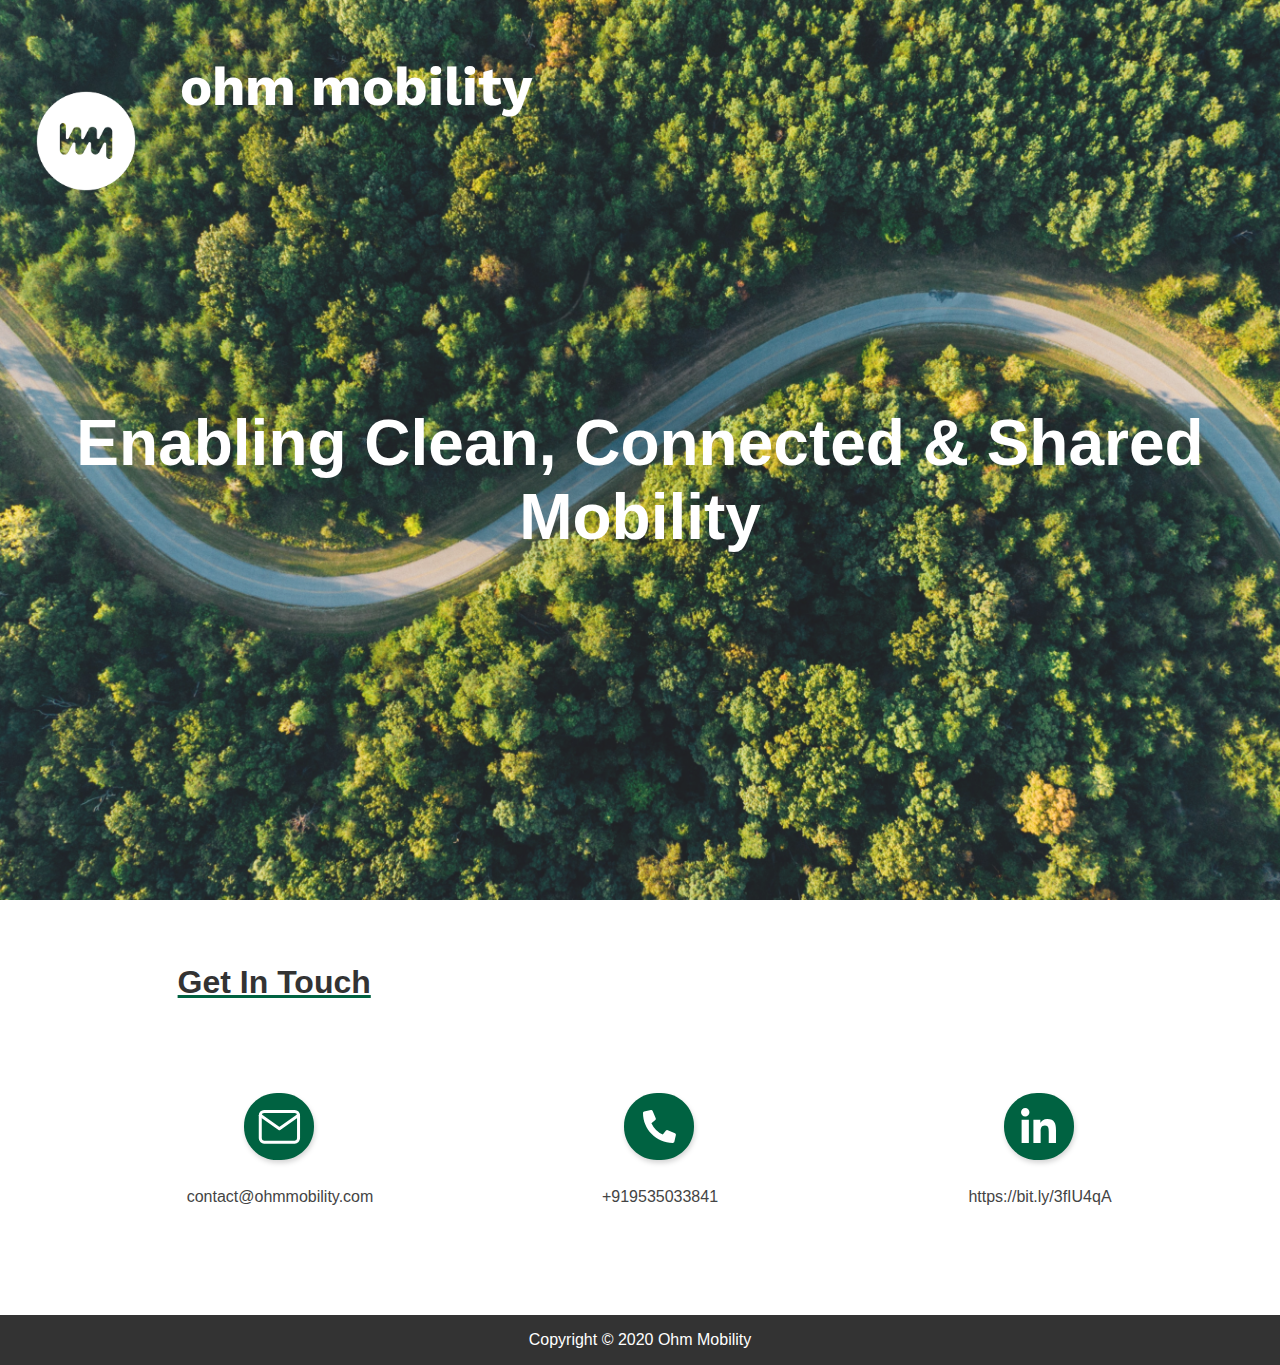
==== index.html @ 22f8d3b6 "Add files via upload" ====
<!DOCTYPE html>
<html lang="en">

<head>
  <meta charset="UTF-8">
  <meta name="viewport" content="width=device-width, initial-scale=1.0">
  <meta http-equiv="X-UA-Compatible" content="ie=edge">
  <link rel="stylesheet" href="https://use.fontawesome.com/releases/v5.2.0/css/all.css" integrity="sha384-hWVjflwFxL6sNzntih27bfxkr27PmbbK/iSvJ+a4+0owXq79v+lsFkW54bOGbiDQ"
    crossorigin="anonymous">
  <link rel="shortcut icon" type="image/x-icon" href="/favicon.ico">
  <link rel="stylesheet" href="css/style.css">
  <title>Ohm Mobility</title>
</head>

<body>
  <!-- Showcase -->
  <div id="showcase">
    <header>
      <img src="img/White_logo.vector.png" alt="logo">
      <h1>ohm mobility</h1>
    </header>
    <div class="section-main container">
      <h1>Enabling Clean, Connected &
        Shared Mobility</h1>
    </div>
  </div>

 

  <!-- Video Section -->
  <section id="video" class="section bg-light">
    <div class="container">
      <h3><u class="underline">Get In Touch</u></h3>
      <ul class="contact">
        <li><a href="https://mail.google.com/mail/?view=cm&fs=1&to=contact@ohmmobility.com&su=&body="><img class="mail" src="img/mail.svg"><p>contact@ohmmobility.com</p></a></li>
        <li><a href="tel:+919535033841"><img class="call" src="img/Call.svg"><p>+919535033841</p></a></li>
        <li><a href="https://bit.ly/3fIU4qA"><img class="linkedin" src="img/linkedin.svg"><p>https://bit.ly/3fIU4qA</p></a></li>

      </ul>
   </div>
  </section>

  

  <!-- Footer -->
  <footer>
    <div class="container">
      
      </div>
    </div>
    <div class="footer-bottom text-center">
      Copyright &copy; 2020 Ohm Mobility
    </div>
  </footer>

  <script src="https://code.jquery.com/jquery-3.3.1.min.js" integrity="sha256-FgpCb/KJQlLNfOu91ta32o/NMZxltwRo8QtmkMRdAu8="
    crossorigin="anonymous"></script>
  <script src="js/main.js"></script>
</body>

</html>
---- css/style.css ----
@import url('https://fonts.googleapis.com/css?family=PT+Sans');
@import url('https://fonts.googleapis.com/css?family=Open+Sans');
@import url('https://fonts.googleapis.com/css?family=Work+Sans');

/* CSS Variables */

body {
  font-family: 'Arial', sans-serif;
  margin: 0;
  color: #ffffff;
}
header{
  display: inline;

}

header img {
  float: left;
  margin-left: 4vh;
  margin-top: 4vh;

}

#showcase header h1 {
  margin-left: 23vh;
  margin-top: 8vh;
  position: relative;
  font-size: 5vh;
  font-family: 'Work Sans', sans-serif;
}


/* Section */
.section {
  padding: 2rem 0;
}

.section-head {
  font-size: 2.5rem;
  margin: 0;
}

.section h3 {
  font-size: 2rem;
  text-align: center;
  width: 38%;
 
}
.underline{
  text-decoration-line: underline;
  text-decoration-color: #006241;
  
}


/* Showcase */
#showcase {
  margin: 0;
  padding: 0;
  background: url('../img/aerial.png') no-repeat center/cover;
  width: 100%;
  height: 100vh;
  position: relative;
  overflow-y: hidden;
}



#showcase .container {
  margin-top: 32vh;
  

}

#showcase h1 {
  font-size: 5rem;
  font-weight: 700;
  
}
ul{
  list-style: none;
  display: flex;
  
  margin-top: 10vh;
}
ul li{
  display: inline-block;
  flex:1%;
  ;
  
}

img{
  transition: ease-in-out 900ms;
  
}
a{
  text-decoration: none;
  color: #444;
  
}

ul li a:hover img{
 width: 22%;

  
  
}


/* Footer */
footer{
  background-color: #333;
  margin-top: 5vh;
}
footer .footer-cols {
  display: grid;
  grid-gap: 20px;
  grid-template-columns: repeat(4, 1fr);
  padding: 2rem;
  text-align: left;
  font-size: 14px;
}

footer .footer-cols ul {
  list-style: none;
}

footer .footer-cols ul li:first-child {
  font-size: 1.2rem;
  padding-bottom: 0.5rem;
  border-bottom: #444 solid 1px;
  margin-bottom: 1rem;
}

footer .footer-bottom {
  background: #333;
  padding: 1rem;
}

/* Utility Classes */
.container {
  max-width: 1180px;
  text-align: center;
  margin: 0 auto;
  padding: 0 3rem;
}

.lead {
  font-size: 1.3rem;
}

.text-center {
  text-align: center;
}

/* Buttons */
.btn {
  padding: 1rem;
  color: #fff;
  display: inline-block;
}

.btn-primary {
  background: var(--primary-color);
}

.btn-primary:hover {
  background: var(--primary-color-hover);
}

.btn-secondary {
  background: var(--secondary-color);
}

.btn-secondary:hover {
  background: var(--secondary-color-hover);
}

/* Text colors */
.text-primary {
  color: var(--primary-color);
}

.text-secondary {
  color: var(--secondary-color);
}

.text-light {
  color: var(--light-color);
}

.bg-light {
  background: var(--light-color);
  color: #333;
}

.mb {
  margin-bottom: 1rem;
}

.mt {
  margin-top: 1rem;
}

/* MDPI */
@media screen and (max-width: 1280px)and
(min-width:1000px){
  
  header img {
    float: left;
    margin-left: 4vh;
    margin-top: 4vh;
    height: 100px;
    width: 100px;
  }

  #showcase header h1{
    margin-left: 20vh;
    position: relative;
    font-size: 6vh;
    font-family: 'Work Sans', sans-serif;
    margin-top: 55px;
  
  }

  #showcase h1 {
    font-size: 4rem;
    font-weight: 700;
    
  }

  #showcase .container {
    width: 130vh;
  
    }
  
}
@media only screen and
  (max-width: 1366px)and
  (min-width:1300px) {
    header img {
      float: left;
      margin-left: 4vh;
      margin-top: 4vh;
      height: 100px;
      width: 100px;
    }
    
  #showcase .container {
    width: 135vh;
    
    }
  #showcase h1 {
    font-size: 4rem;
    font-weight: 700;
    
  }

  #showcase header h1 {
    margin-left: 22vh;
    margin-top: 8vh;
    position: relative;
    font-size: 6vh;
    font-family: 'Work Sans', sans-serif;
  }

  }


/* Mobile */
@media screen and (max-width: 580px) {
  header img{
    height: 70px;
    width: 70px;
    margin-left: 2vh;
  }
  #showcase header h1 {
    margin-left: 15vh;
    margin-top: 7vh;
    position: relative;
    letter-spacing: .2px;
    font-size: 3vh;
  }
  .hide-on-small {
    display: none;
  }

  #showcase {
    height: 100vh;
    
    
  }

  #showcase .container {
    vertical-align: middle;
    
    
    
  }
  #showcase .section-main container h1{
    text-align: center;
    
  }

  #showcase h1 {
    font-size: 2.5rem;
  }
  .section h3 {
    font-size: 2rem;
    text-align: center;
    width: 100%;
    
   
  }

 
  .underline{
    text-decoration-line: underline;
    text-decoration-color: #006241;
    
  }
  ul{
  display: grid;
  
  text-align: center;
  
  }
  li{
    margin-top: 5vh;
    
    margin-right: 5vh;
    
  }
 

}
@media only screen and
  (width: 360px)and
  (height:640px){#showcase h1 {
    font-size: 2rem;
  }
  }
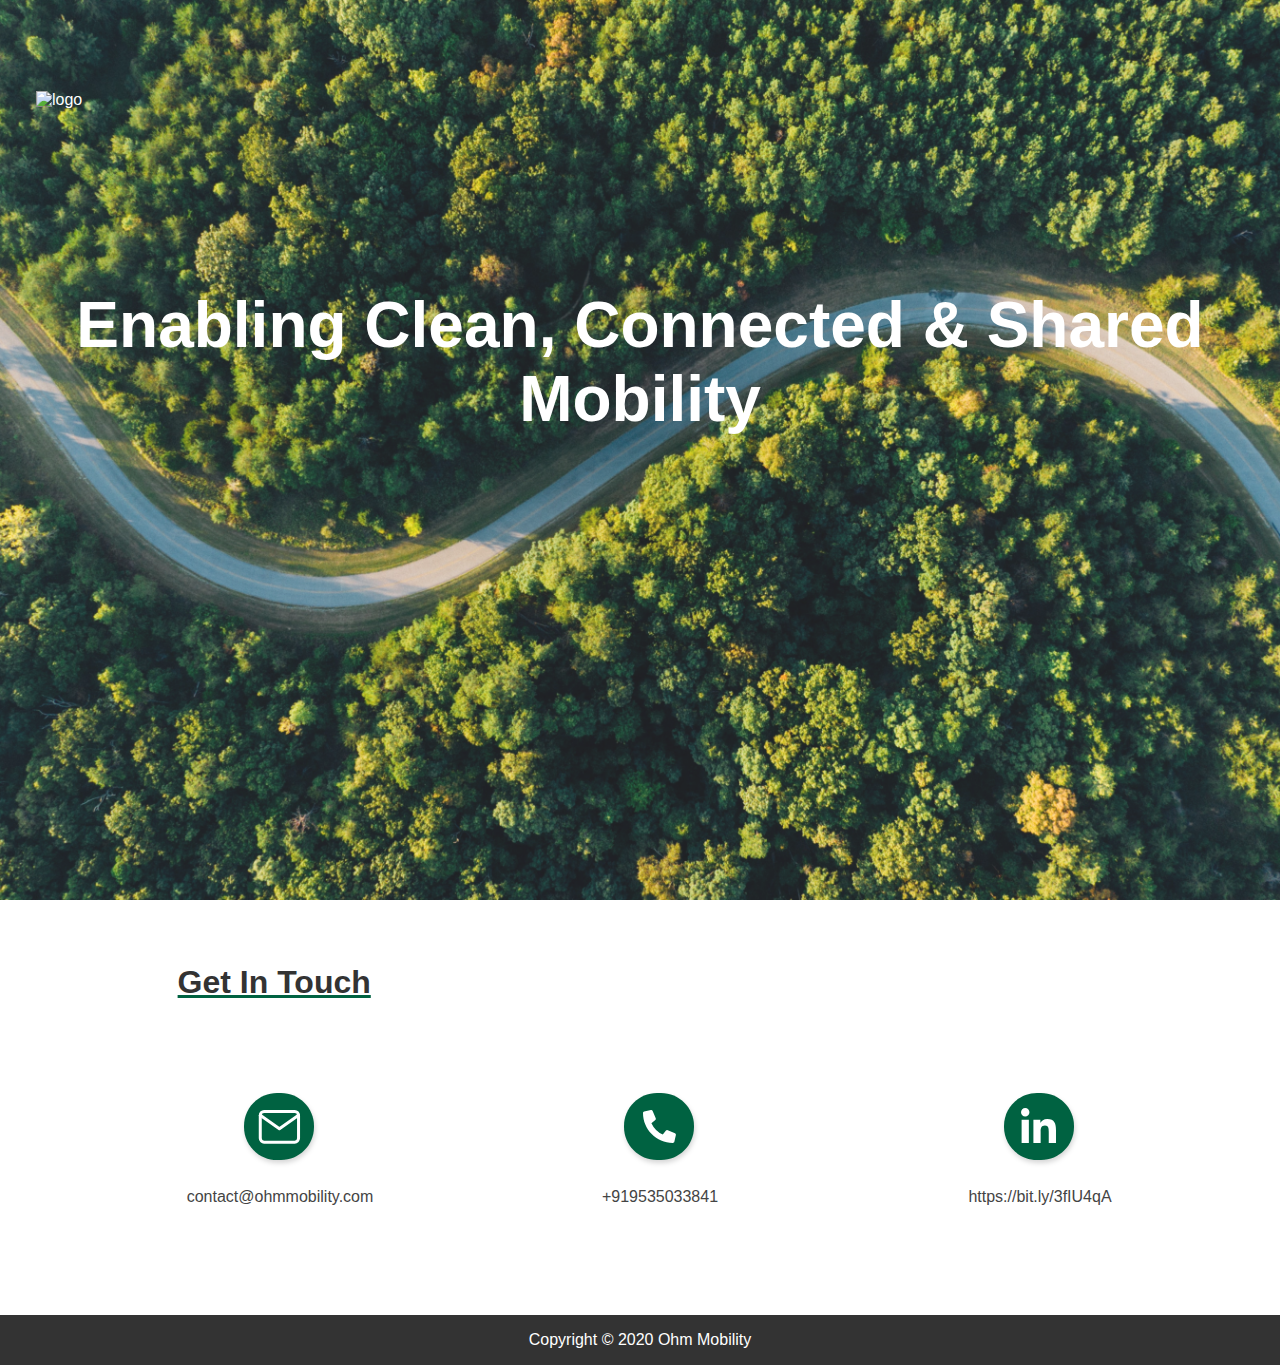
==== commit 58661f95: "Add files via upload" ====
--- a/index.html
+++ b/index.html
@@ -7,7 +7,7 @@
   <meta http-equiv="X-UA-Compatible" content="ie=edge">
   <link rel="stylesheet" href="https://use.fontawesome.com/releases/v5.2.0/css/all.css" integrity="sha384-hWVjflwFxL6sNzntih27bfxkr27PmbbK/iSvJ+a4+0owXq79v+lsFkW54bOGbiDQ"
     crossorigin="anonymous">
-  <link rel="shortcut icon" type="image/x-icon" href="/favicon.ico">
+  <link rel="icon"  href="favicon.ico">
   <link rel="stylesheet" href="css/style.css">
   <title>Ohm Mobility</title>
 </head>
@@ -16,8 +16,8 @@
   <!-- Showcase -->
   <div id="showcase">
     <header>
-      <img src="img/White_logo.vector.png" alt="logo">
-      <h1>ohm mobility</h1>
+      <img src="img/logo.svg" alt="logo">
+      <h1></h1>
     </header>
     <div class="section-main container">
       <h1>Enabling Clean, Connected &
@@ -32,9 +32,9 @@
     <div class="container">
       <h3><u class="underline">Get In Touch</u></h3>
       <ul class="contact">
-        <li><a href="https://mail.google.com/mail/?view=cm&fs=1&to=contact@ohmmobility.com&su=&body="><img class="mail" src="img/mail.svg"><p>contact@ohmmobility.com</p></a></li>
-        <li><a href="tel:+919535033841"><img class="call" src="img/Call.svg"><p>+919535033841</p></a></li>
-        <li><a href="https://bit.ly/3fIU4qA"><img class="linkedin" src="img/linkedin.svg"><p>https://bit.ly/3fIU4qA</p></a></li>
+        <li><a href="mailto:contact@ohmmobility.com?"><img class="mail" src="img/mail.svg"><p>contact@ohmmobility.com</p></a></li>
+        <li class="call"><a href="tel:+919535033841"><img class="call" src="img/Call.svg"><p>+919535033841</p></a></li>
+        <li class="linkedin"><a href="https://bit.ly/3fIU4qA"><img class="linkedin" src="img/linkedin.svg"><p>https://bit.ly/3fIU4qA</p></a></li>
 
       </ul>
    </div>
@@ -58,4 +58,4 @@
   <script src="js/main.js"></script>
 </body>
 
-</html>+</html>
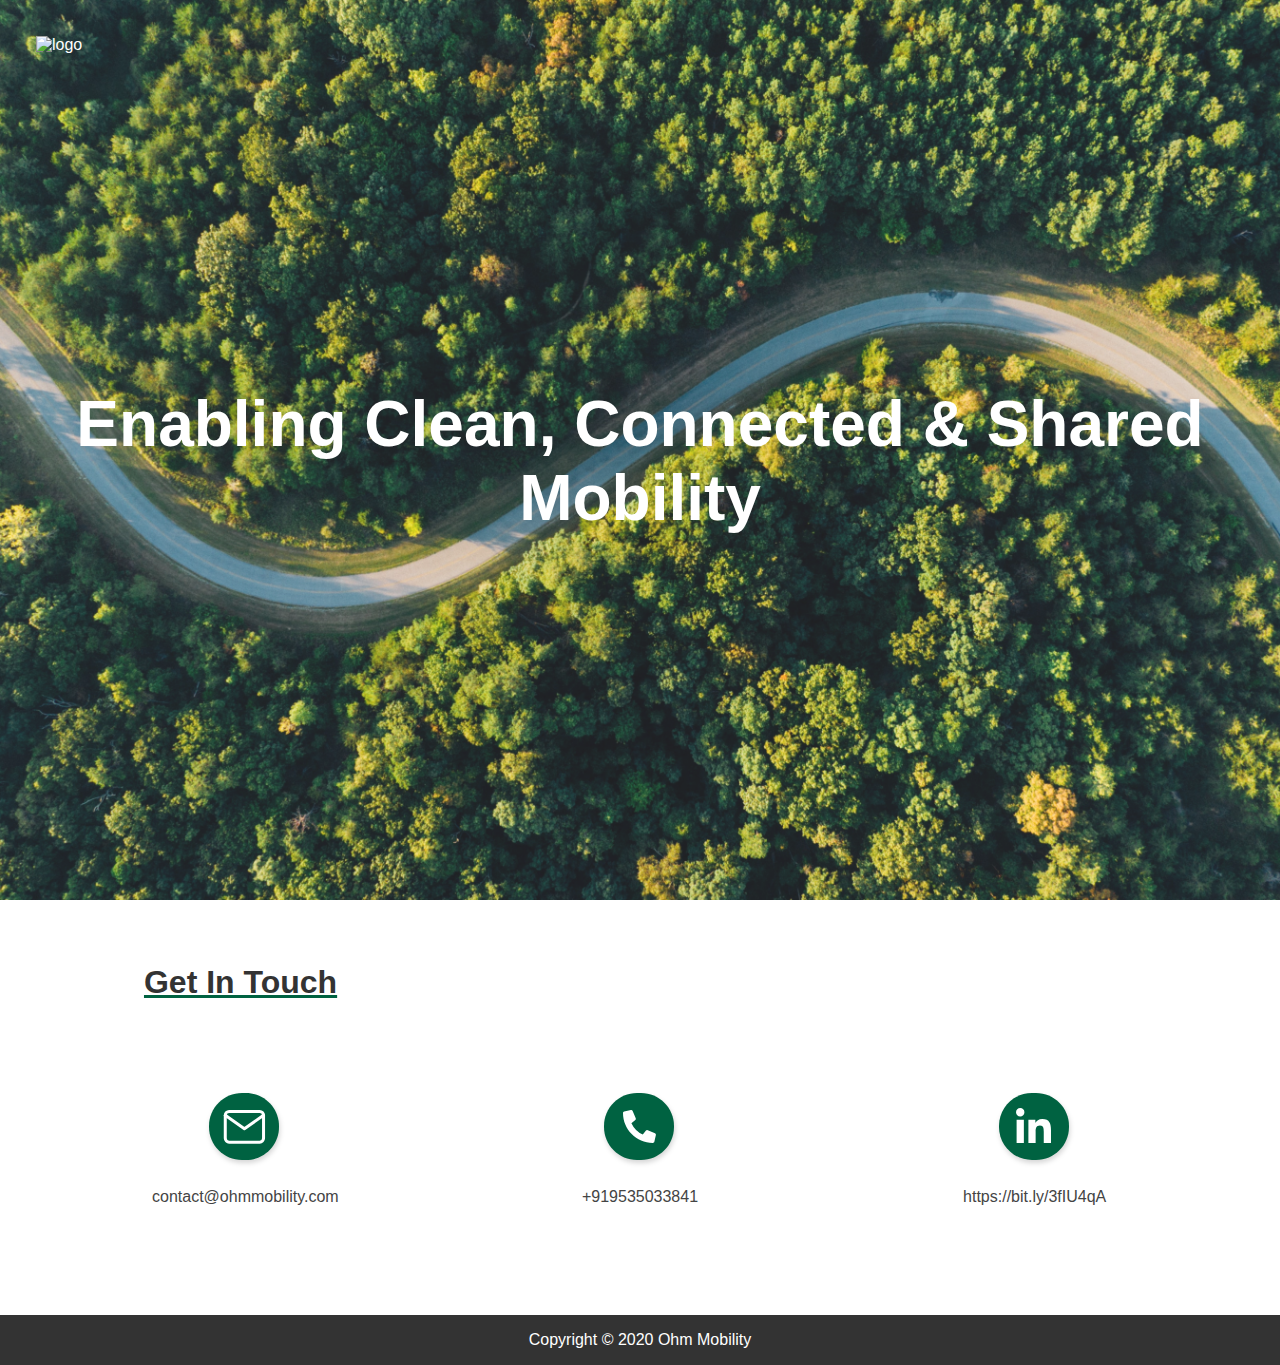
==== commit 87e7c8e8: "Add files via upload" ====
--- a/index.html
+++ b/index.html
@@ -11,13 +11,11 @@
   <link rel="stylesheet" href="css/style.css">
   <title>Ohm Mobility</title>
 </head>
+<body>
 
-<body>
-  <!-- Showcase -->
   <div id="showcase">
     <header>
       <img src="img/logo.svg" alt="logo">
-      <h1></h1>
     </header>
     <div class="section-main container">
       <h1>Enabling Clean, Connected &
@@ -25,9 +23,7 @@
     </div>
   </div>
 
- 
-
-  <!-- Video Section -->
+  
   <section id="video" class="section bg-light">
     <div class="container">
       <h3><u class="underline">Get In Touch</u></h3>
@@ -35,17 +31,12 @@
         <li><a href="mailto:contact@ohmmobility.com?"><img class="mail" src="img/mail.svg"><p>contact@ohmmobility.com</p></a></li>
         <li class="call"><a href="tel:+919535033841"><img class="call" src="img/Call.svg"><p>+919535033841</p></a></li>
         <li class="linkedin"><a href="https://bit.ly/3fIU4qA"><img class="linkedin" src="img/linkedin.svg"><p>https://bit.ly/3fIU4qA</p></a></li>
-
       </ul>
    </div>
   </section>
 
-  
-
-  <!-- Footer -->
   <footer>
     <div class="container">
-      
       </div>
     </div>
     <div class="footer-bottom text-center">
@@ -53,9 +44,11 @@
     </div>
   </footer>
 
+
   <script src="https://code.jquery.com/jquery-3.3.1.min.js" integrity="sha256-FgpCb/KJQlLNfOu91ta32o/NMZxltwRo8QtmkMRdAu8="
     crossorigin="anonymous"></script>
   <script src="js/main.js"></script>
+
 </body>
 
 </html>
--- a/css/style.css
+++ b/css/style.css
@@ -2,7 +2,6 @@
 @import url('https://fonts.googleapis.com/css?family=Open+Sans');
 @import url('https://fonts.googleapis.com/css?family=Work+Sans');
 
-/* CSS Variables */
 
 body {
   font-family: 'Arial', sans-serif;
@@ -13,24 +12,14 @@
   display: inline;
 
 }
-
 header img {
   float: left;
   margin-left: 4vh;
   margin-top: 4vh;
-
-}
-
-#showcase header h1 {
-  margin-left: 23vh;
-  margin-top: 8vh;
-  position: relative;
-  font-size: 5vh;
-  font-family: 'Work Sans', sans-serif;
-}
-
-
-/* Section */
+  width: 50vh;
+
+}
+
 .section {
   padding: 2rem 0;
 }
@@ -52,8 +41,6 @@
   
 }
 
-
-/* Showcase */
 #showcase {
   margin: 0;
   padding: 0;
@@ -63,52 +50,32 @@
   position: relative;
   overflow-y: hidden;
 }
-
-
-
 #showcase .container {
-  margin-top: 32vh;
-  
-
-}
-
+  margin-top: 43vh;
+}
 #showcase h1 {
   font-size: 5rem;
   font-weight: 700;
-  
 }
 ul{
   list-style: none;
   display: flex;
-  
   margin-top: 10vh;
 }
 ul li{
   display: inline-block;
   flex:1%;
-  ;
-  
-}
-
+}
 img{
-  transition: ease-in-out 900ms;
-  
+  transition: ease-in-out 500ms;
 }
 a{
   text-decoration: none;
   color: #444;
-  
-}
-
+}
 ul li a:hover img{
  width: 22%;
-
-  
-  
-}
-
-
-/* Footer */
+}
 footer{
   background-color: #333;
   margin-top: 5vh;
@@ -121,120 +88,96 @@
   text-align: left;
   font-size: 14px;
 }
-
 footer .footer-cols ul {
   list-style: none;
 }
-
 footer .footer-cols ul li:first-child {
   font-size: 1.2rem;
   padding-bottom: 0.5rem;
   border-bottom: #444 solid 1px;
   margin-bottom: 1rem;
 }
-
 footer .footer-bottom {
   background: #333;
   padding: 1rem;
 }
-
-/* Utility Classes */
 .container {
-  max-width: 1180px;
   text-align: center;
   margin: 0 auto;
   padding: 0 3rem;
 }
-
+#video .container{
+  margin-left: -40px;
+}
 .lead {
   font-size: 1.3rem;
 }
-
 .text-center {
   text-align: center;
 }
-
-/* Buttons */
 .btn {
   padding: 1rem;
   color: #fff;
   display: inline-block;
 }
-
 .btn-primary {
   background: var(--primary-color);
 }
-
 .btn-primary:hover {
   background: var(--primary-color-hover);
 }
-
 .btn-secondary {
   background: var(--secondary-color);
 }
-
 .btn-secondary:hover {
   background: var(--secondary-color-hover);
 }
-
-/* Text colors */
 .text-primary {
   color: var(--primary-color);
 }
-
 .text-secondary {
   color: var(--secondary-color);
 }
-
 .text-light {
   color: var(--light-color);
 }
-
 .bg-light {
   background: var(--light-color);
   color: #333;
 }
-
 .mb {
   margin-bottom: 1rem;
 }
-
 .mt {
   margin-top: 1rem;
 }
-
-/* MDPI */
 @media screen and (max-width: 1280px)and
 (min-width:1000px){
-  
   header img {
     float: left;
     margin-left: 4vh;
     margin-top: 4vh;
-    height: 100px;
-    width: 100px;
-  }
-
+
+  }
   #showcase header h1{
     margin-left: 20vh;
     position: relative;
     font-size: 6vh;
     font-family: 'Work Sans', sans-serif;
     margin-top: 55px;
-  
-  }
-
+  }
   #showcase h1 {
     font-size: 4rem;
     font-weight: 700;
-    
-  }
-
+  }
   #showcase .container {
     width: 130vh;
-  
     }
-  
+}
+@media screen and (width: 1024px){
+  #showcase .container{
+    width: 70vh
+  }
 }
 @media only screen and
   (max-width: 1366px)and
@@ -243,20 +186,14 @@
       float: left;
       margin-left: 4vh;
       margin-top: 4vh;
-      height: 100px;
-      width: 100px;
     }
-    
   #showcase .container {
     width: 135vh;
-    
     }
   #showcase h1 {
     font-size: 4rem;
     font-weight: 700;
-    
-  }
-
+  }
   #showcase header h1 {
     margin-left: 22vh;
     margin-top: 8vh;
@@ -264,45 +201,25 @@
     font-size: 6vh;
     font-family: 'Work Sans', sans-serif;
   }
-
-  }
-
-
-/* Mobile */
+  }
 @media screen and (max-width: 580px) {
   header img{
-    height: 70px;
-    width: 70px;
+    width: 250px;
     margin-left: 2vh;
-  }
-  #showcase header h1 {
-    margin-left: 15vh;
-    margin-top: 7vh;
-    position: relative;
-    letter-spacing: .2px;
-    font-size: 3vh;
+    margin-top: 2vh;
   }
   .hide-on-small {
     display: none;
   }
-
   #showcase {
     height: 100vh;
-    
-    
-  }
-
+  }
   #showcase .container {
     vertical-align: middle;
-    
-    
-    
   }
   #showcase .section-main container h1{
     text-align: center;
-    
-  }
-
+  }
   #showcase h1 {
     font-size: 2.5rem;
   }
@@ -310,34 +227,30 @@
     font-size: 2rem;
     text-align: center;
     width: 100%;
-    
-   
-  }
-
- 
+    margin-left: 2vh;
+  }
   .underline{
     text-decoration-line: underline;
     text-decoration-color: #006241;
-    
   }
   ul{
   display: grid;
-  
-  text-align: center;
-  
-  }
-  li{
-    margin-top: 5vh;
-    
-    margin-right: 5vh;
-    
-  }
- 
-
+  text-align: center;
+  }
+  li.call, li.linkedin{
+    margin-top: 4vh;
+  }
+  img{
+    transition: ease-in-out 500ms;
+  }
+  ul li a:hover img{
+   width: 36%;
+  }
 }
 @media only screen and
   (width: 360px)and
-  (height:640px){#showcase h1 {
+  (height:640px){
+    #showcase h1 {
     font-size: 2rem;
   }
-  }+}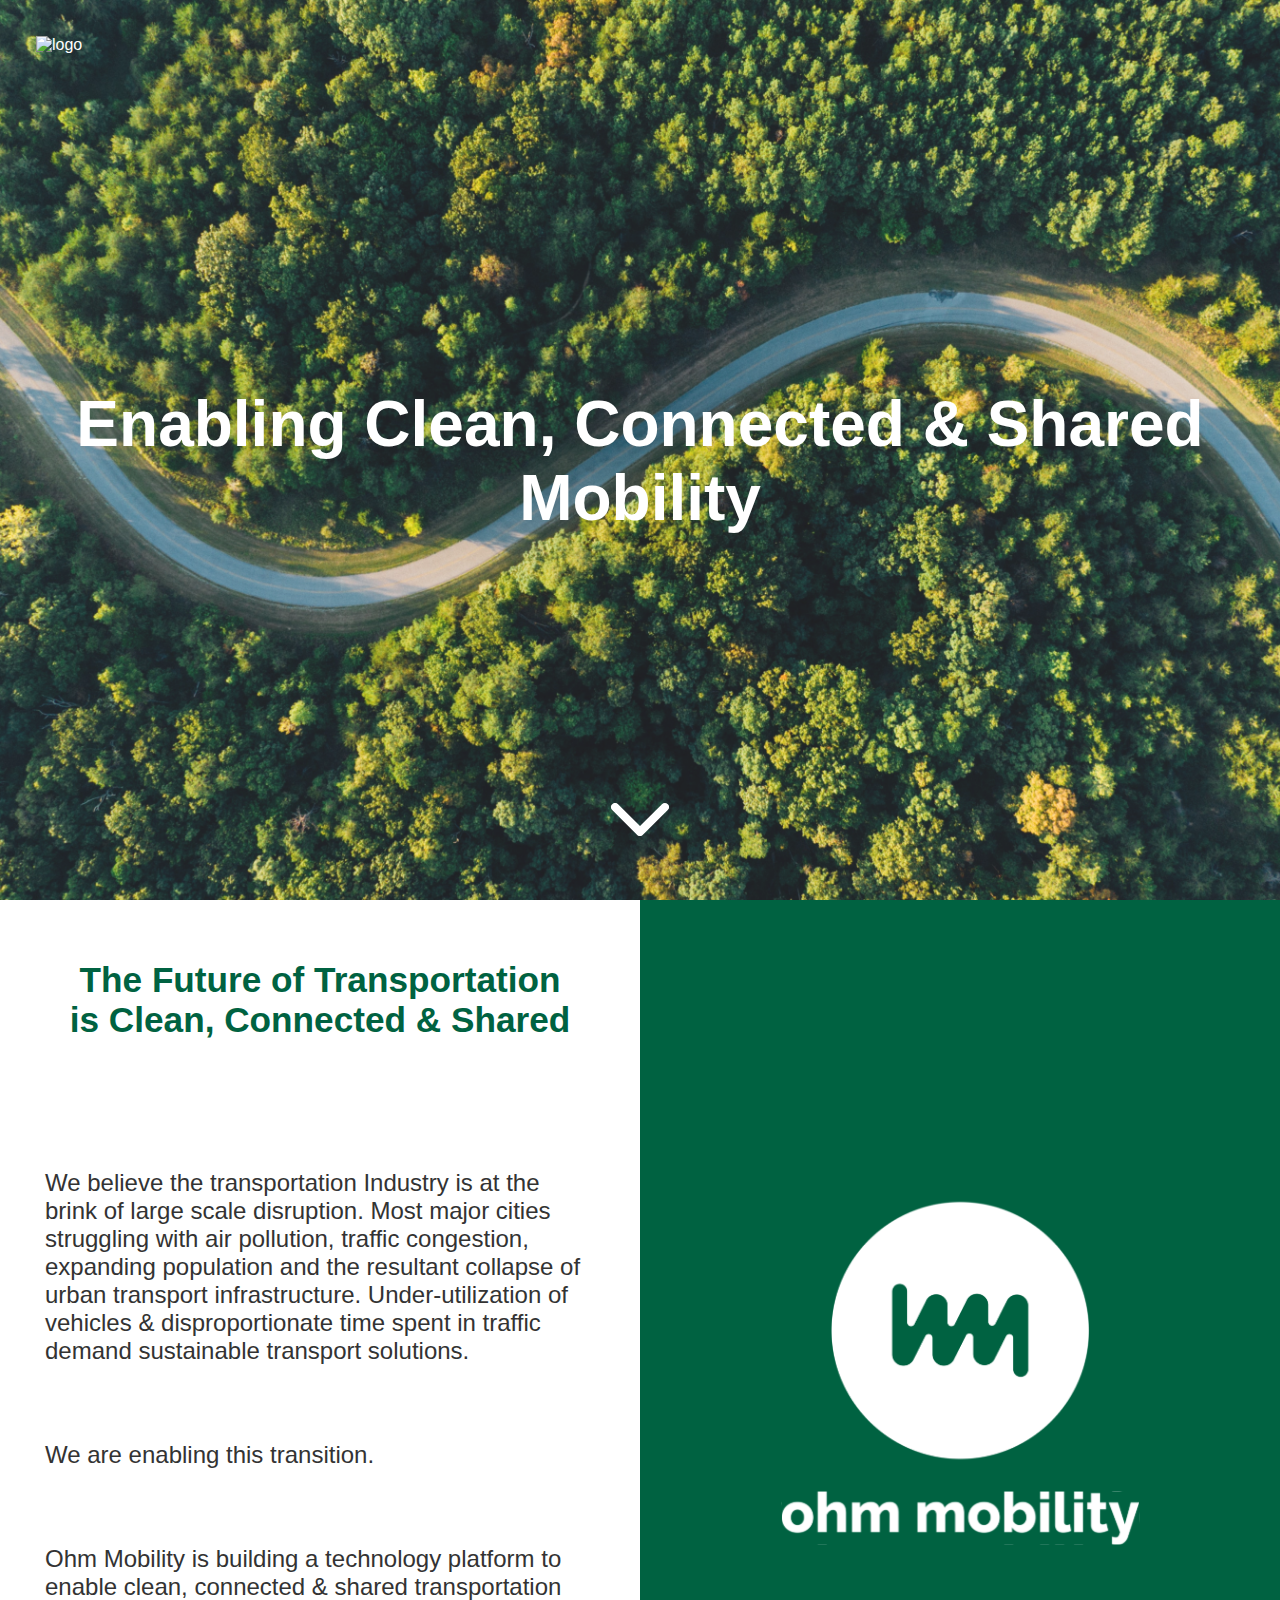
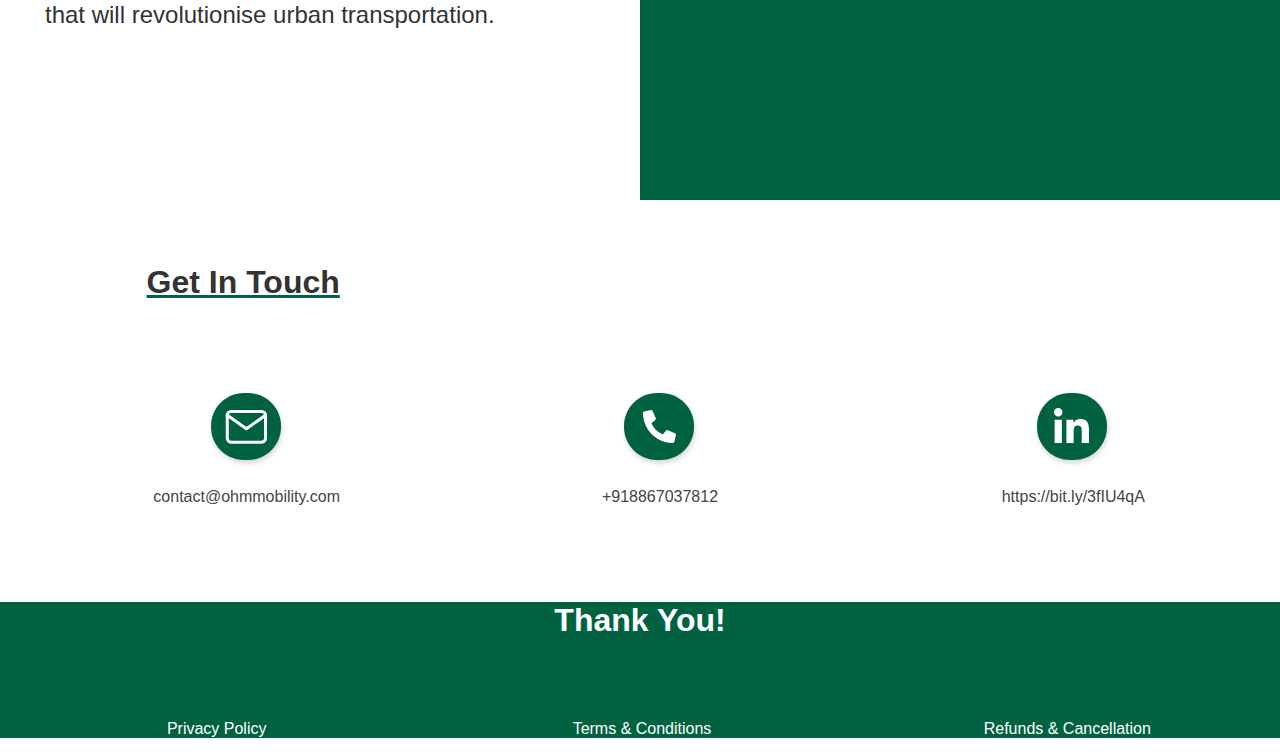
==== commit 537b2bed: "Add files via upload" ====
--- a/index.html
+++ b/index.html
@@ -7,8 +7,137 @@
   <meta http-equiv="X-UA-Compatible" content="ie=edge">
   <link rel="stylesheet" href="https://use.fontawesome.com/releases/v5.2.0/css/all.css" integrity="sha384-hWVjflwFxL6sNzntih27bfxkr27PmbbK/iSvJ+a4+0owXq79v+lsFkW54bOGbiDQ"
     crossorigin="anonymous">
+  <link rel="stylesheet" href="https://stackpath.bootstrapcdn.com/bootstrap/4.5.0/css/bootstrap.min.css" integrity="sha384-9aIt2nRpC12Uk9gS9baDl411NQApFmC26EwAOH8WgZl5MYYxFfc+NcPb1dKGj7Sk" crossorigin="anonymous">
   <link rel="icon"  href="favicon.ico">
   <link rel="stylesheet" href="css/style.css">
+  <style>
+    body {
+      padding:0;
+      margin:0;
+    }
+    div.background_logo{
+      background-color: #006241;
+      height: 33vh;
+      position: relative;
+    }
+    div.img{
+      position: absolute;
+      top: 50%;
+      left: 50%;
+      -ms-transform: translate(-50%, -50%);
+      transform: translate(-50%, -50%);
+    }
+    div.img img{
+      width: 20vh;
+    }
+    p.head{
+      font-size: 1.5rem;
+      font-weight: 700;
+      text-align: center;
+      padding: 25px;
+    }
+    div.content{
+      text-align: left;
+      color: #333333;
+      padding: 5vh;
+      font-size: 1rem;
+    }
+    .desktop{
+      display: none;
+    }
+    .footer{
+      background-color: #006241;
+    }
+    .ty{
+      text-align: center;
+      font-size: 2rem;
+      font-weight: bold;
+      margin-bottom: 6vh;
+    }
+    .links{
+      text-align: center;
+    }
+    .links_list{
+      list-style: none;
+      margin-left: -4vh;
+    }
+    .links_list li{
+      margin-top: 3vh;
+    }
+    .links_list li a{
+      color: white ;
+    }
+
+    @media screen and (max-width: 390px){
+      p.head{
+        padding: 15px;
+        font-size: 1.4rem;
+      }
+    }
+    @media screen and (min-width: 1000px){
+      .links_list{
+        display: flex;
+      }
+      .links_list li{
+        flex:1;
+      }
+    }
+    @media screen and (min-width: 1200px){
+      div.mobile{
+        display: none;
+      }
+      .desktop{
+        display: flex;
+      }
+      .writeup{
+        flex:2;
+      }
+      div.background_logo{
+        flex: 2;
+        background-color: #006241;
+        height: 100vh;
+        position: relative;
+      }
+      div.img img{
+        width: 40vh;
+      }
+      p.head{
+        font-size: 2.2rem;
+        font-weight: 700;
+        text-align: center;
+        padding: 25px;
+      }
+      div.content{
+        text-align: left;
+        color: #333333;
+        padding: 5vh;
+        font-size: 1.5rem;
+      }
+    }
+    @media screen and (width:1366px)
+    {
+      div.content{
+        text-align: left;
+        color: #333333;
+        padding: 5vh;
+        font-size: 1.3rem;
+      }
+    }
+    @media screen and (min-width: 1440px){
+      p.head{
+        font-size: 2.2rem;
+        font-weight: 700;
+        text-align: center;
+        padding: 5vh;
+      }
+      div.content{
+        text-align: left;
+        color: #333333;
+        padding: 7vh;
+        font-size: 1.5rem;
+      }
+    }
+  </style>
   <title>Ohm Mobility</title>
 </head>
 <body>
@@ -20,35 +149,81 @@
     <div class="section-main container">
       <h1>Enabling Clean, Connected &
         Shared Mobility</h1>
+      <a href="#next" class="angle-down"><img src="img/angle-down.svg" alt="angle-down"></a>
     </div>
   </div>
 
-  
+  <div class="co" id="next">
+    <div class="mobile">
+      <p class="head" style="color: #006241">The Future of Transportation <br> is Clean, Connected & Shared</p>
+      <div class="background_logo container-fluid">
+        <div class="img">
+          <img src="img/logo_big.svg" alt="logo_big">
+        </div>
+      </div>
+      <div class="content">
+        <p> We believe the transportation Industry is at the brink of large scale disruption. Most major
+          cities struggling with air pollution, traffic congestion, expanding population and the resultant collapse of urban
+          transport infrastructure. Under-utilization of vehicles & disproportionate time spent in traffic demand sustainable transport solutions.</p>
+        <p>We are enabling this transition.</p>
+        <p>Ohm Mobility is building a technology platform to enable clean, connected & shared transportation that will revolutionise urban transportation.</p>
+      </div>
+    </div>
+
+    <div class="desktop">
+      <div class="writeup">
+        <p class="head" style="color: #006241">The Future of Transportation <br> is Clean, Connected & Shared</p>
+          <div class="content">
+            <p> We believe the transportation Industry is at the brink of large scale disruption. Most major
+              cities struggling with air pollution, traffic congestion, expanding population and the resultant collapse of urban
+              transport infrastructure. Under-utilization of vehicles & disproportionate time spent in traffic demand sustainable transport solutions.</p>
+            <br>
+            <p>We are enabling this transition.</p>
+            <br>
+            <p>Ohm Mobility is building a technology platform to enable clean, connected & shared transportation that will revolutionise urban transportation.</p>
+          </div>
+      </div>
+      <div class="background_logo container-fluid">
+        <div class="img">
+          <img src="img/logo_big.svg" alt="logo_big">
+        </div>
+      </div>
+    </div>
+  </div>
+
+
   <section id="video" class="section bg-light">
     <div class="container">
       <h3><u class="underline">Get In Touch</u></h3>
       <ul class="contact">
-        <li><a href="mailto:contact@ohmmobility.com?"><img class="mail" src="img/mail.svg"><p>contact@ohmmobility.com</p></a></li>
-        <li class="call"><a href="tel:+919535033841"><img class="call" src="img/Call.svg"><p>+919535033841</p></a></li>
-        <li class="linkedin"><a href="https://bit.ly/3fIU4qA"><img class="linkedin" src="img/linkedin.svg"><p>https://bit.ly/3fIU4qA</p></a></li>
+        <li><a href="mailto:contact@ohmmobility.com"><img class="mail" src="img/mail.svg" alt="mail"><p>contact@ohmmobility.com</p></a></li>
+        <li class="call"><a href="tel:+918867037812"><img class="call" src="img/Call.svg" alt="call"><p>+918867037812</p></a></li>
+        <li class="linkedin"><a href="https://bit.ly/3fIU4qA"><img class="linkedin" src="img/linkedin.svg" alt="LinkedIn"><p>https://bit.ly/3fIU4qA</p></a></li>
       </ul>
-   </div>
+    </div>
   </section>
 
-  <footer>
-    <div class="container">
-      </div>
-    </div>
-    <div class="footer-bottom text-center">
-      Copyright &copy; 2020 Ohm Mobility
-    </div>
-  </footer>
-
-
+
+  <div class="footer container-fluid card-footer">
+    <div class="ty">
+      <p>Thank You!</p>
+    </div>
+    <div class="links container-fluid">
+      <ul class="links_list">
+        <li>
+          <a href="privacy.html">Privacy Policy</a>
+        </li>
+        <li>
+          <a href="terms.html">Terms & Conditions</a>
+        </li>
+        <li>
+          <a href="refunds.html">Refunds & Cancellation</a>
+        </li>
+      </ul>
+    </div>
+  </div>
   <script src="https://code.jquery.com/jquery-3.3.1.min.js" integrity="sha256-FgpCb/KJQlLNfOu91ta32o/NMZxltwRo8QtmkMRdAu8="
     crossorigin="anonymous"></script>
   <script src="js/main.js"></script>
-
 </body>
-
 </html>
--- a/css/style.css
+++ b/css/style.css
@@ -57,12 +57,22 @@
   font-size: 5rem;
   font-weight: 700;
 }
-ul{
+.angle-down img{
+  margin-top: 25vh;
+}
+@media screen and (width:1366px){
+  .angle-down img {
+    margin-top: 15vh;
+  }
+}
+
+ul.contact{
   list-style: none;
   display: flex;
   margin-top: 10vh;
 }
-ul li{
+
+ul.contact li{
   display: inline-block;
   flex:1%;
 }
@@ -73,7 +83,7 @@
   text-decoration: none;
   color: #444;
 }
-ul li a:hover img{
+ul.contact li a:hover img{
  width: 22%;
 }
 footer{
@@ -104,11 +114,8 @@
 .container {
   text-align: center;
   margin: 0 auto;
-  padding: 0 3rem;
-}
-#video .container{
-  margin-left: -40px;
-}
+}
+
 .lead {
   font-size: 1.3rem;
 }
@@ -223,6 +230,10 @@
   #showcase h1 {
     font-size: 2.5rem;
   }
+  #showcase h2{
+    margin-top: 20vh;
+    font-size: 1.5rem;
+  }
   .section h3 {
     font-size: 2rem;
     text-align: center;
@@ -233,7 +244,7 @@
     text-decoration-line: underline;
     text-decoration-color: #006241;
   }
-  ul{
+  ul.contact{
   display: grid;
   text-align: center;
   }
@@ -243,8 +254,11 @@
   img{
     transition: ease-in-out 500ms;
   }
-  ul li a:hover img{
+  ul.contact li a:hover img{
    width: 36%;
+  }
+  #video .container{
+    margin-left: -2vh;
   }
 }
 @media only screen and
@@ -253,4 +267,13 @@
     #showcase h1 {
     font-size: 2rem;
   }
-}+}
+@media only screen and
+  (width: 375px)and
+  (height:667px){
+    #showcase h2{
+    margin-top: 17vh;
+    font-size: 1.5rem;
+  }
+}
+
